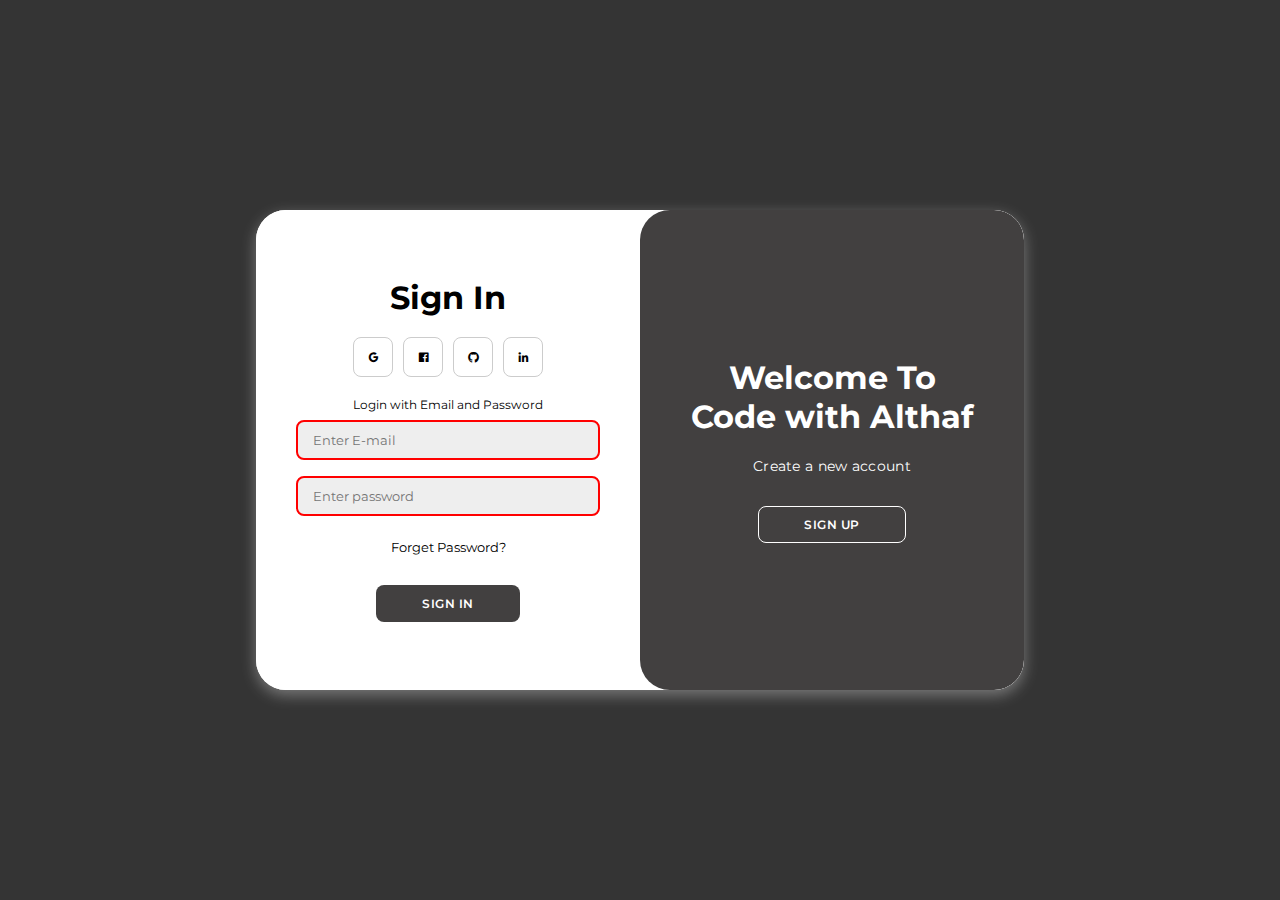
==== index.html @ 05c1e478 "Add files via upload" ====
<!DOCTYPE html>
<html lang="en">
<head>
    <meta charset="UTF-8">
    <meta name="viewport" content="width=device-width, initial-scale=1.0">
    <title>Secure Login</title>
    <link rel="stylesheet" href="style.css">
    <link href='https://unpkg.com/boxicons@2.1.4/css/boxicons.min.css' rel='stylesheet'>
</head>
<body>
    
    <div class="container" id="container">
        <div class="form-container sign-up">
            <form id="signUpForm">
                <h1>Create Account</h1>
                <div class="social-icons">
                    <a href="#" class="icons"><i class='bx bxl-google'></i></a>
                    <a href="#" class="icons"><i class='bx bxl-facebook-square'></i></a>
                    <a href="#" class="icons"><i class='bx bxl-github'></i></a>
                    <a href="#" class="icons"><i class='bx bxl-linkedin'></i></a>
                </div>
                <span>Register with E-mail</span>
                <input type="text" placeholder="Name" required>
                <input type="email" placeholder="Enter E-mail" id="signUpEmail" required>
                <input type="password" placeholder="Enter password" id="signUpPassword" required>
                <div id="signUpError" class="error-message"></div>
                <a href="product.html"><button type="submit">Sign Up</button></a>
            </form>
        </div>

        <div class="form-container sign-in">
            <form id="signInForm">
                <h1>Sign In</h1>
                <div class="social-icons">
                    <a href="#" class="icons"><i class='bx bxl-google'></i></a>
                    <a href="#" class="icons"><i class='bx bxl-facebook-square'></i></a>
                    <a href="#" class="icons"><i class='bx bxl-github'></i></a>
                    <a href="#" class="icons"><i class='bx bxl-linkedin'></i></a>
                </div>
                <span>Login with Email and Password</span>
                <input type="email" placeholder="Enter E-mail" id="signInEmail" required>
                <input type="password" placeholder="Enter password" id="signInPassword" required>
                <a href="#">Forget Password?</a>
                <div id="signInError" class="error-message"></div>
                <button type="submit">Sign In</button>
            </form>
        </div>

        <div class="toggle-container">
            <div class="toggle">
                <div class="toggle-panel toggle-left">
                    <h1>Welcome To<br>Code with Althaf</h1>
                    <p>Sign in With ID and password</p>
                    <button class="hidden" id="signIn">Sign In</button>
                </div>
                <div class="toggle-panel toggle-right">
                    <h1>Welcome To<br>Code with Althaf</h1>
                    <p>Create a new account</p>
                    <button class="hidden" id="signUp">Sign Up</button>
                </div>
            </div>
        </div>
    </div>

    <script src="script.js"></script>
</body>
</html>
---- style.css ----
@import url('https://fonts.googleapis.com/css2?family=Homemade+Apple&family=Montserrat:ital,wght@0,100..900;1,100..900&display=swap');

* {
    margin: 0;
    padding: 0;
    box-sizing: border-box;
    font-family: 'Montserrat', sans-serif;
}

body {
    background-color: rgba(0, 0, 0, 0.795);
    display: flex;
    align-items: center;
    justify-content: center;
    height: 100vh;
    flex-direction: column;
}

.container {
    background-color: #fff;
    border-radius: 30px;
    box-shadow: 0 5px 15px rgba(255, 255, 255, 0.35);
    position: relative;
    overflow: hidden;
    width: 768px;
    max-width: 100%;
    min-height: 480px;
    transition: all 0.6s ease-in-out;
}

.container p {
    font-size: 14px;
    line-height: 20px;
    letter-spacing: 0.3px;
    margin: 20px 0;
}

.container span {
    font-size: 12px;
}

.container a {
    color: #000000;
    font-size: 13px;
    text-decoration: none;
    margin: 15px 0 10px;
}

.container button {
    background-color: #424040;
    color: #fff;
    font-size: 12px;
    padding: 10px 45px;
    border: 1px solid transparent;
    border-radius: 8px;
    font-weight: 600;
    letter-spacing: 0.5px;
    text-transform: uppercase;
    margin-top: 10px;
    cursor: pointer;
    
}

.container button.hidden {
    background-color: transparent;
    border-color: #fff;
}

.container form {
    background-color: #fff;
    display: flex;
    align-items: center;
    justify-content: center;
    flex-direction: column;
    padding: 0 40px;
    height: 100%;
}

.container input {
    background-color: #eee;
    border: 1px solid black;
    margin: 8px 0;
    padding: 10px 15px;
    font-size: 13px;
    border-radius: 8px;
    width: 100%;
    outline: none;
}

.form-container {
    position: absolute;
    top: 0;
    height: 100%;
    transition: all 0.6s ease-in-out;
    width: 50%;
}

.sign-in {
    left: 0;
    z-index: 2;
}

.sign-up {
    left: 0;
    opacity: 0;
    z-index: 1;
    width: 40px;
    height: 60px;
}

.container.active .sign-in {
    transform: translateX(100%);
}

.container.active .sign-up {
    transform: translateX(100%);
    opacity: 1;
    z-index: 5;
    animation: move 0.6s;
}

@keyframes move {
    0%, 49.99% {
        opacity: 0;
        z-index: 1;
    }
    50%, 100% {
        opacity: 1;
        z-index: 5;
    }
}

.social-icons {
    margin: 20px 0;
}

.social-icons a {
    border: 1px solid #ccc;
    border-radius: 20%;
    display: inline-flex;
    justify-content: center;
    align-items: center;
    margin: 0 3px;
    width: 40px;
    height: 40px;
}

.toggle-container {
    position: absolute;
    top: 0;
    left: 50%;
    width: 50%;
    height: 100%;
    overflow: hidden;
    transition: all 0.6s ease-in-out;
    border-radius: 30px;
    z-index: 1000;
}

.container.active .toggle-container {
    transform: translateX(-100%);
    border-radius: 20px;
}

.toggle {
    background-color: #424040;
    height: 100%;
    color: #fff;
    position: relative;
    left: -100%;
    height: 100%;
    width: 200%;
    transform: translateX(0);
    transition: all 0.6s ease-in-out;
}

.container.active .toggle {
    transform: translateX(50%);
}

.toggle-panel {
    position: absolute;
    width: 50%;
    height: 100%;
    display: flex;
    align-items: center;
    justify-content: center;
    flex-direction: column;
    padding: 0 30px;
    text-align: center;
    top: 0;
    transform: translateX(0);
    transition: all 0.6s ease-in-out;
}

.toggle-left {
    transform: translateX(-200%);
}

.container.active .toggle-left {
    transform: translateX(0);
}

.toggle-right {
    right: 0;
    transform: translateX(200);
}

/* Responsive Design */
@media (max-width: 768px) {
    .container {
        width: 90%;
    }

    .toggle-panel {
        width: 100%;
    }

    .toggle-container {
        width: 100%;
    }

    .form-container {
        width: 100%;
    }

    .container.active .toggle {
        transform: translateX(50%);
    }

    .container.active .toggle-container {
        transform: translateX(0);
    }
}

.error-message {
    color: red;
    font-size: 14px;
    margin-top: 10px;
}

input:invalid {
    border: 2px solid red;
}
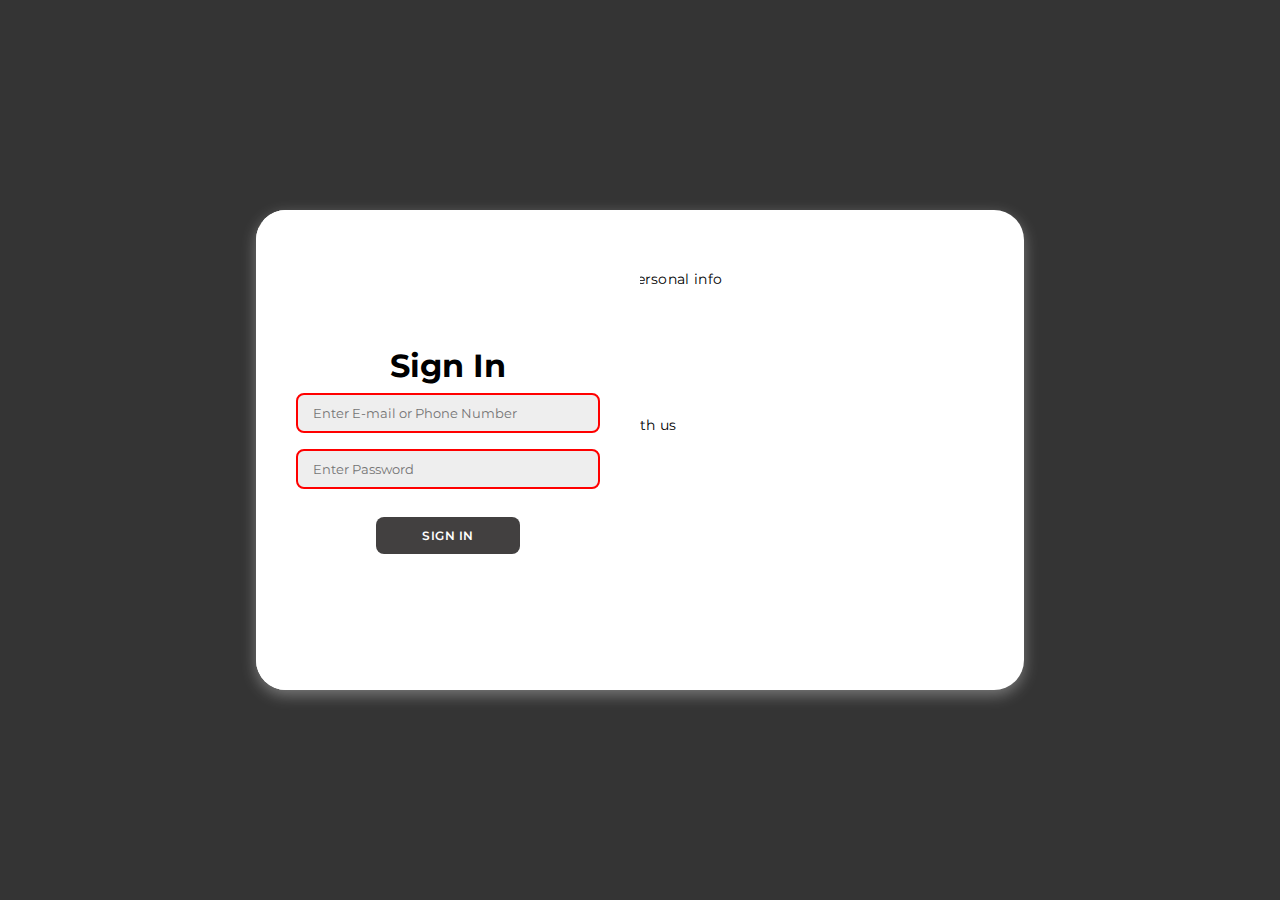
==== commit 8cd96b84: "Update index.html" ====
--- a/index.html
+++ b/index.html
@@ -3,13 +3,12 @@
 <head>
     <meta charset="UTF-8">
     <meta name="viewport" content="width=device-width, initial-scale=1.0">
-    <title>Secure Login</title>
+    <title>Secure Registration</title>
     <link rel="stylesheet" href="style.css">
     <link href='https://unpkg.com/boxicons@2.1.4/css/boxicons.min.css' rel='stylesheet'>
 </head>
 <body>
-    
-    <div class="container" id="container">
+    <div class="container">
         <div class="form-container sign-up">
             <form id="signUpForm">
                 <h1>Create Account</h1>
@@ -19,49 +18,39 @@
                     <a href="#" class="icons"><i class='bx bxl-github'></i></a>
                     <a href="#" class="icons"><i class='bx bxl-linkedin'></i></a>
                 </div>
-                <span>Register with E-mail</span>
-                <input type="text" placeholder="Name" required>
-                <input type="email" placeholder="Enter E-mail" id="signUpEmail" required>
-                <input type="password" placeholder="Enter password" id="signUpPassword" required>
+                <span>Register with Email or Phone Number</span>
+                <input type="text" placeholder="Name" id="signUpName" required>
+                <input type="text" placeholder="Enter E-mail or Phone Number" id="signUpContact" required>
+                <input type="password" placeholder="Enter Password" id="signUpPassword" required>
+                <input type="password" placeholder="Re-enter Password" id="signUpRePassword" required>
                 <div id="signUpError" class="error-message"></div>
-                <a href="product.html"><button type="submit">Sign Up</button></a>
+                <button type="button" id="signUpSubmit">Sign Up</button>
             </form>
         </div>
-
         <div class="form-container sign-in">
             <form id="signInForm">
                 <h1>Sign In</h1>
-                <div class="social-icons">
-                    <a href="#" class="icons"><i class='bx bxl-google'></i></a>
-                    <a href="#" class="icons"><i class='bx bxl-facebook-square'></i></a>
-                    <a href="#" class="icons"><i class='bx bxl-github'></i></a>
-                    <a href="#" class="icons"><i class='bx bxl-linkedin'></i></a>
-                </div>
-                <span>Login with Email and Password</span>
-                <input type="email" placeholder="Enter E-mail" id="signInEmail" required>
-                <input type="password" placeholder="Enter password" id="signInPassword" required>
-                <a href="#">Forget Password?</a>
+                <input type="text" placeholder="Enter E-mail or Phone Number" id="signInContact" required>
+                <input type="password" placeholder="Enter Password" id="signInPassword" required>
                 <div id="signInError" class="error-message"></div>
-                <button type="submit">Sign In</button>
+                <button type="button" id="signInSubmit">Sign In</button>
             </form>
         </div>
-
-        <div class="toggle-container">
-            <div class="toggle">
-                <div class="toggle-panel toggle-left">
-                    <h1>Welcome To<br>Code with Althaf</h1>
-                    <p>Sign in With ID and password</p>
-                    <button class="hidden" id="signIn">Sign In</button>
+        <div class="overlay-container">
+            <div class="overlay">
+                <div class="overlay-panel overlay-left">
+                    <h1>Welcome Back!</h1>
+                    <p>To keep connected with us, please log in with your personal info</p>
+                    <button class="ghost" id="signInBtn">Sign In</button>
                 </div>
-                <div class="toggle-panel toggle-right">
-                    <h1>Welcome To<br>Code with Althaf</h1>
-                    <p>Create a new account</p>
-                    <button class="hidden" id="signUp">Sign Up</button>
+                <div class="overlay-panel overlay-right">
+                    <h1>Hello, Friend!</h1>
+                    <p>Enter your personal details and start your journey with us</p>
+                    <button class="ghost" id="signUpBtn">Sign Up</button>
                 </div>
             </div>
         </div>
     </div>
-
     <script src="script.js"></script>
 </body>
 </html>
